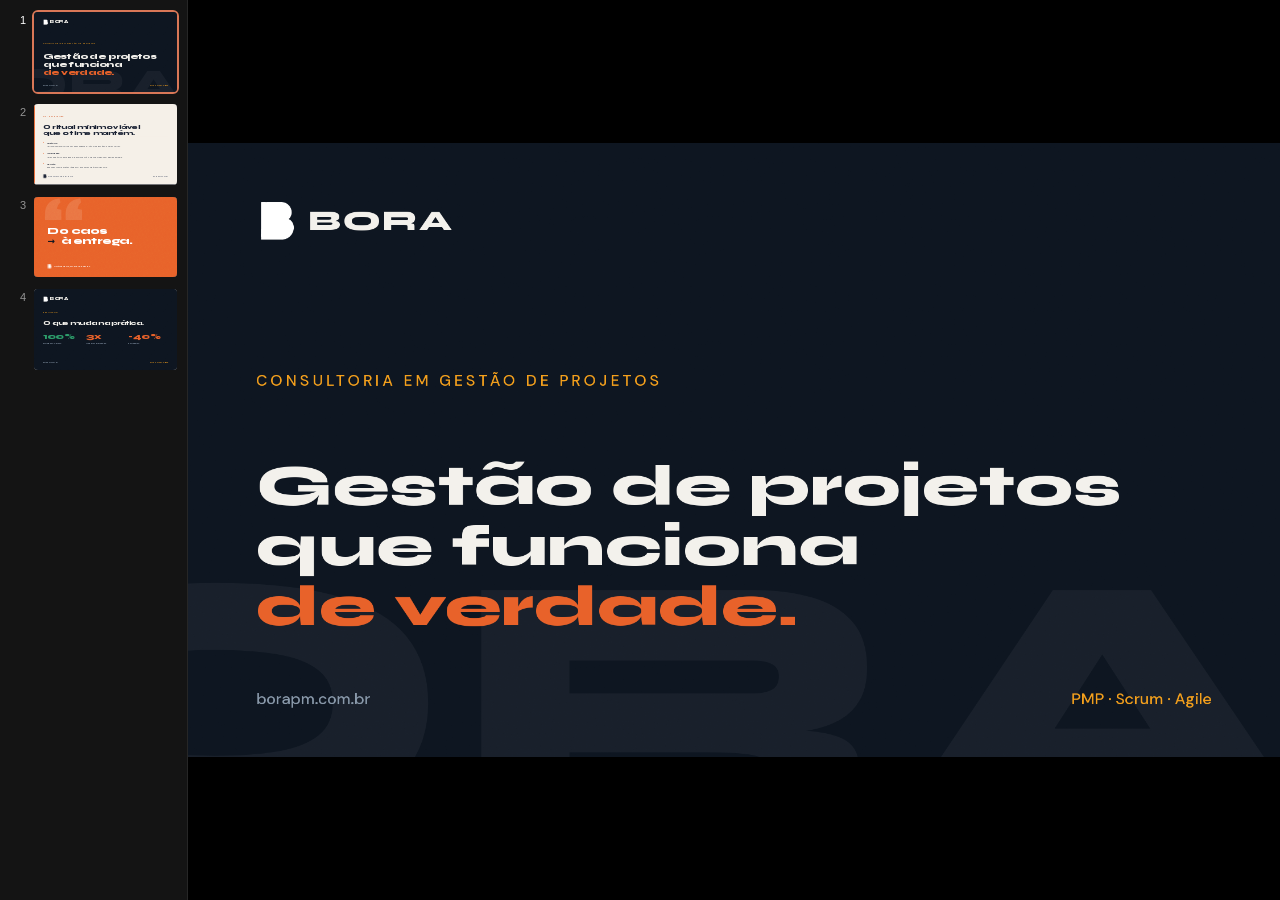
==== Apresentação Bora.html @ 6d7f5465 "Commit inicial" ====
<!DOCTYPE html>
<html lang="pt-BR">
<head>
<meta charset="UTF-8" />
<meta name="viewport" content="width=device-width, initial-scale=1.0" />
<title>Apresentação · Bora</title>

<link rel="stylesheet" href="_ds/bora-design-system-24e0278c-8c72-406a-8520-eb0feae754dc/tokens/fonts.css" />
<link rel="stylesheet" href="_ds/bora-design-system-24e0278c-8c72-406a-8520-eb0feae754dc/tokens/colors.css" />
<link rel="stylesheet" href="_ds/bora-design-system-24e0278c-8c72-406a-8520-eb0feae754dc/tokens/typography.css" />
<link rel="stylesheet" href="_ds/bora-design-system-24e0278c-8c72-406a-8520-eb0feae754dc/tokens/spacing.css" />

<style>
  deck-stage:not(:defined) { visibility: hidden; }
  html, body { margin: 0; background: #0E141F; }

  section.slide { font-family: var(--font-body); color: var(--text-on-dark); overflow: hidden; }
  .slide * { box-sizing: border-box; }

  /* grain */
  .grain::after { content:""; position:absolute; inset:0; z-index:1; background-image: var(--grain-url); background-size: 220px 220px; opacity:.09; mix-blend-mode: overlay; pointer-events:none; }

  /* shared atoms */
  .lockup { position:absolute; top:100px; left:120px; z-index:3; display:flex; align-items:center; gap:18px; }
  .lockup img { width:74px; height:74px; object-fit:contain; display:block; }
  .lockup .wm { font-family:var(--font-display); font-weight:800; letter-spacing:.06em; font-size:50px; color:var(--text-on-dark); }
  .eyebrow { font-family:var(--font-body); font-weight:500; text-transform:uppercase; letter-spacing:.22em; font-size:27px; }
  .h-disp { font-family:var(--font-display); font-weight:800; letter-spacing:.01em; line-height:1.06; }
  .foot { position:absolute; left:120px; right:120px; bottom:84px; z-index:3; display:flex; justify-content:space-between; align-items:center; font-weight:500; font-size:28px; }
  .ghost-wm { position:absolute; z-index:0; font-family:var(--font-display); font-weight:800; letter-spacing:.02em; line-height:.8; color:#fff; opacity:.045; white-space:nowrap; }

  /* 1 · TITLE (navy) */
  .s-title { background: var(--navy-900); position:relative; }
  .s-title .ghost-wm { font-size:620px; right:-60px; bottom:-150px; }
  .s-title .eyebrow { color: var(--amber-500); position:absolute; left:120px; top:400px; z-index:3; }
  .s-title .h-disp { position:absolute; left:120px; top:468px; z-index:3; font-size:100px; color: var(--text-on-dark); }
  .s-title .h-disp .o { color: var(--orange-500); }
  .s-title .foot { color: var(--navy-300); }
  .s-title .foot .cred { color: var(--amber-500); }

  /* 2 · CONTENT (cream) */
  .s-content { background: var(--cream); color: var(--ink-900); position:relative; }
  .s-content .bar { position:absolute; left:0; top:0; bottom:0; width:12px; background: var(--orange-500); z-index:2; }
  .s-content .eyebrow { color: var(--orange-600); position:absolute; left:120px; top:150px; z-index:3; }
  .s-content .h-disp { position:absolute; left:120px; top:210px; z-index:3; font-size:76px; color: var(--ink-900); }
  .s-content .rule { position:absolute; left:120px; right:120px; top:440px; height:1px; background: var(--border-subtle); z-index:3; }
  .s-content .items { position:absolute; left:120px; right:120px; top:500px; z-index:3; display:grid; gap:48px; }
  .s-content .item { display:grid; grid-template-columns:48px 1fr; }
  .s-content .item .arr { font-family:var(--font-display); font-weight:800; font-size:30px; color: var(--orange-500); }
  .s-content .item h4 { font-family:var(--font-body); font-weight:500; font-size:34px; margin:0 0 8px; color: var(--ink-900); }
  .s-content .item p { font-weight:300; font-size:27px; line-height:1.5; margin:0; color: var(--text-body); max-width:1400px; }
  .s-content .foot { color: var(--text-muted); }
  .s-content .foot img { width:54px; height:54px; vertical-align:middle; margin-right:14px; }

  /* 3 · QUOTE (orange) */
  .s-quote { background: var(--orange-500); position:relative; }
  .s-quote .qmark { position:absolute; left:120px; top:-180px; z-index:0; font-family:var(--font-display); font-weight:800; font-size:900px; color: rgba(255,255,255,.12); }
  .s-quote .h-disp { position:absolute; left:180px; top:400px; z-index:3; font-size:120px; color:#fff; }
  .s-quote .h-disp .arr { color: var(--navy-900); }
  .s-quote .attrib { position:absolute; left:180px; bottom:120px; z-index:3; display:flex; align-items:center; gap:22px; font-size:30px; color:#fff; font-weight:500; }
  .s-quote .attrib img { width:60px; height:60px; object-fit:contain; }

  /* 4 · STATS (navy) */
  .s-stats { background: var(--navy-900); position:relative; }
  .s-stats .eyebrow { color: var(--amber-500); position:absolute; left:120px; top:300px; z-index:3; }
  .s-stats .h-disp { position:absolute; left:120px; top:360px; z-index:3; font-size:72px; color: var(--text-on-dark); }
  .s-stats .stats { position:absolute; left:120px; right:120px; top:580px; z-index:3; display:grid; grid-template-columns:repeat(3,1fr); gap:40px; }
  .s-stats .stat .v { font-family:var(--font-display); font-weight:800; font-size:104px; line-height:1; }
  .s-stats .stat .l { font-weight:500; font-size:30px; color: var(--navy-300); margin-top:24px; }
  .s-stats .foot { color: var(--navy-300); }
  .s-stats .foot .cred { color: var(--amber-500); }
</style>
</head>
<body>
<deck-stage width="1920" height="1080">

  <!-- 1 · TÍTULO -->
  <section class="slide s-title grain" data-label="Título">
    <div class="ghost-wm">BORA</div>
    <div class="lockup"><img src="assets/brand-kit/logo/bora-mark-white.png" alt="" /><span class="wm">BORA</span></div>
    <div class="eyebrow">Consultoria em gestão de projetos</div>
    <h1 class="h-disp">Gestão de projetos<br/>que funciona<br/><span class="o">de verdade.</span></h1>
    <div class="foot"><span>borapm.com.br</span><span class="cred">PMP · Scrum · Agile</span></div>
  </section>

  <!-- 2 · CONTEÚDO -->
  <section class="slide s-content" data-label="Conteúdo">
    <div class="bar"></div>
    <div class="eyebrow">02 · Estrutura</div>
    <h2 class="h-disp">O ritual mínimo viável<br/>que o time mantém.</h2>
    <div class="rule"></div>
    <div class="items">
      <div class="item"><span class="arr">›</span><div><h4>Cadência</h4><p>Um ritual semanal curto que cabe na agenda — não mais reuniões, e sim as certas.</p></div></div>
      <div class="item"><span class="arr">›</span><div><h4>Visibilidade</h4><p>Um quadro único de verdade: todo mundo vê o mesmo status, sem planilha paralela.</p></div></div>
      <div class="item"><span class="arr">›</span><div><h4>Decisão</h4><p>Bloqueios viram decisões rápidas. O que trava hoje é resolvido hoje.</p></div></div>
    </div>
    <div class="foot"><span><img src="assets/brand-kit/logo/bora-mark-navy.png" alt="" />Proposta comercial · Bora</span><span>borapm.com.br</span></div>
  </section>

  <!-- 3 · CITAÇÃO -->
  <section class="slide s-quote grain" data-label="Citação">
    <div class="qmark">“</div>
    <div class="h-disp">Do caos<br/><span class="arr">→</span>&nbsp; à entrega.</div>
    <div class="attrib"><img src="assets/brand-kit/logo/bora-mark-white.png" alt="" /><span>O método Bora, em quatro palavras.</span></div>
  </section>

  <!-- 4 · STATS -->
  <section class="slide s-stats grain" data-label="Resultado">
    <div class="lockup"><img src="assets/brand-kit/logo/bora-mark-white.png" alt="" /><span class="wm">BORA</span></div>
    <div class="eyebrow">Resultado</div>
    <h2 class="h-disp">O que muda na prática.</h2>
    <div class="stats">
      <div class="stat"><div class="v" style="color:var(--green-500)">100%</div><div class="l">Entregas no prazo</div></div>
      <div class="stat"><div class="v" style="color:var(--orange-500)">3x</div><div class="l">Mais previsibilidade</div></div>
      <div class="stat"><div class="v" style="color:var(--orange-500)">-40%</div><div class="l">Retrabalho</div></div>
    </div>
    <div class="foot"><span>borapm.com.br</span><span class="cred">PMP · Scrum · Agile</span></div>
  </section>

</deck-stage>
<script src="deck-stage.js"></script>
</body>
</html>
---- _ds/bora-design-system-24e0278c-8c72-406a-8520-eb0feae754dc/tokens/fonts.css ----
/* ============================================================
   BORA · Webfonts (self-hosted)
   Syne   — Display / Logo / Headings (variable 400–800)
   DM Sans — Body / UI / Interface (variable 300–700)
   Both downloaded from Google Fonts and shipped with the system.
   latin + latin-ext subsets (latin-ext carries PT-BR accents).
   ============================================================ */

/* ---- Syne (variable weight) ---- */
@font-face {
  font-family: "Syne";
  font-style: normal;
  font-weight: 400 800;
  font-display: swap;
  src: url("../assets/fonts/Syne-latin.woff2") format("woff2");
  unicode-range: U+0000-00FF, U+0131, U+0152-0153, U+02BB-02BC, U+02C6,
    U+02DA, U+02DC, U+0304, U+0308, U+0329, U+2000-206F, U+20AC, U+2122,
    U+2191, U+2193, U+2212, U+2215, U+FEFF, U+FFFD;
}
@font-face {
  font-family: "Syne";
  font-style: normal;
  font-weight: 400 800;
  font-display: swap;
  src: url("../assets/fonts/Syne-latin-ext.woff2") format("woff2");
  unicode-range: U+0100-02BA, U+02BD-02C5, U+02C7-02CC, U+02CE-02D7,
    U+02DD-02FF, U+0304, U+0308, U+0329, U+1D00-1DBF, U+1E00-1E9F,
    U+1EF2-1EFF, U+2020, U+20A0-20AB, U+20AD-20C0, U+2113, U+2C60-2C7F,
    U+A720-A7FF;
}

/* ---- DM Sans (variable weight) ---- */
@font-face {
  font-family: "DM Sans";
  font-style: normal;
  font-weight: 300 700;
  font-display: swap;
  src: url("../assets/fonts/DMSans-latin.woff2") format("woff2");
  unicode-range: U+0000-00FF, U+0131, U+0152-0153, U+02BB-02BC, U+02C6,
    U+02DA, U+02DC, U+0304, U+0308, U+0329, U+2000-206F, U+20AC, U+2122,
    U+2191, U+2193, U+2212, U+2215, U+FEFF, U+FFFD;
}
@font-face {
  font-family: "DM Sans";
  font-style: normal;
  font-weight: 300 700;
  font-display: swap;
  src: url("../assets/fonts/DMSans-latin-ext.woff2") format("woff2");
  unicode-range: U+0100-02BA, U+02BD-02C5, U+02C7-02CC, U+02CE-02D7,
    U+02DD-02FF, U+0304, U+0308, U+0329, U+1D00-1DBF, U+1E00-1E9F,
    U+1EF2-1EFF, U+2020, U+20A0-20AB, U+20AD-20C0, U+2113, U+2C60-2C7F,
    U+A720-A7FF;
}
---- _ds/bora-design-system-24e0278c-8c72-406a-8520-eb0feae754dc/tokens/colors.css ----
/* ============================================================
   BORA · Color Tokens
   ------------------------------------------------------------
   Brand palette (from BORA Identidade Visual 2026):
     Navy Profundo  #1A2234  · authority / dark surfaces  · 60%
     Cream Off-white#F5F0E8  · light sections / breathing  · 25%
     Laranja BORA   #E8622A  · CTA / logo / highlight       · 10%
     Âmbar Acento   #F4A01C  · secondary highlight / hover  · 5%
     Verde Resultado#2D9E6B  · delivery / success           · 5%
   Tints & shades derived in oklch to stay harmonious.
   ============================================================ */

:root {
  /* ---------- Brand: Orange (Laranja BORA) ---------- */
  --orange-50:  #fdf1ea;
  --orange-100: #fbdcc9;
  --orange-200: #f6b896;
  --orange-300: #f0915f;
  --orange-400: #ec7642;
  --orange-500: #e8622a;  /* DEFAULT · Laranja BORA */
  --orange-600: #d2511d;
  --orange-700: #ad4117;
  --orange-800: #863316;
  --orange-900: #5e2613;

  /* Coral — brighter, energetic variant (posts, accents) */
  --coral: #ff4f2b;

  /* ---------- Amber (Âmbar Acento) ---------- */
  --amber-100: #fde9c4;
  --amber-300: #f8c25e;
  --amber-400: #f6ae35;
  --amber-500: #f4a01c;  /* DEFAULT · Âmbar */
  --amber-600: #d9870c;

  /* ---------- Green (Verde Resultado) ---------- */
  --green-100: #cdeada;
  --green-300: #6cc298;
  --green-500: #2d9e6b;  /* DEFAULT · Verde Resultado */
  --green-600: #228056;
  --green-700: #19613f;

  /* ---------- Navy (authority / dark surfaces) ---------- */
  --navy-900: #0d1520;   /* deepest — hero floors, footers */
  --navy-800: #141c2c;
  --navy-700: #1a2234;   /* DEFAULT · Navy Profundo */
  --navy-600: #283246;
  --navy-500: #3a465e;
  --navy-400: #586480;
  --navy-300: #8a9aab;   /* muted text on navy */
  --navy-200: #b6c0cc;

  /* ---------- Cream / neutrals (light surfaces) ---------- */
  --cream:      #f5f0e8;  /* DEFAULT · Cream Off-white */
  --cream-deep: #ece4d6;  /* cards / dividers on cream */
  --paper:      #faf7f2;  /* lightest page bg */
  --white:      #ffffff;
  --ink-900:    #1a2234;  /* body text on light = navy */
  --ink-700:    #3f4654;
  --ink-500:    #6b7280;
  --ink-line:   #e6e0d6;  /* hairline borders on light */

  /* ============================================================
     SEMANTIC ALIASES — reference these in components
     ============================================================ */

  /* Brand */
  --brand:            var(--orange-500);
  --brand-strong:     var(--orange-600);
  --brand-soft:       var(--orange-50);
  --brand-contrast:   var(--white);

  /* Surfaces */
  --surface-page:     var(--paper);
  --surface-cream:    var(--cream);
  --surface-card:     var(--white);
  --surface-dark:     var(--navy-700);
  --surface-darker:   var(--navy-900);
  --surface-inset:    #f0ebe2;

  /* Text */
  --text-strong:      var(--ink-900);
  --text-body:        var(--ink-700);
  --text-muted:       var(--ink-500);
  --text-on-dark:     #f3f1ec;
  --text-on-dark-mut: var(--navy-300);
  --text-brand:       var(--orange-600);
  --text-on-brand:    var(--white);

  /* Lines & borders */
  --border-subtle:    var(--ink-line);
  --border-strong:    #d8d0c2;
  --border-on-dark:   rgba(255, 255, 255, 0.10);

  /* Feedback */
  --success:          var(--green-500);
  --success-soft:     var(--green-100);
  --warning:          var(--amber-500);
  --warning-soft:     var(--amber-100);
  --info:             var(--navy-500);
  --danger:           var(--coral);
  --danger-soft:      #ffe1d9;

  /* Focus ring */
  --focus-ring:       color-mix(in srgb, var(--orange-500) 55%, transparent);
}
---- _ds/bora-design-system-24e0278c-8c72-406a-8520-eb0feae754dc/tokens/typography.css ----
/* ============================================================
   BORA · Typography Tokens
   Display / Logo / Headings → Syne ExtraBold (800)
   Body / UI / Interface     → DM Sans (300 body, 500 emphasis)
   Letter-spacing on display: 0.04em · Body line-height: 1.7
   ============================================================ */

:root {
  /* ---------- Families ---------- */
  --font-display: "Syne", "Space Grotesk", system-ui, sans-serif;
  --font-body: "DM Sans", "Inter", system-ui, -apple-system, sans-serif;
  --font-mono: ui-monospace, "SF Mono", Menlo, monospace;

  /* ---------- Weights ---------- */
  --fw-light: 300;     /* @kind other */
  --fw-regular: 400;   /* @kind other */
  --fw-medium: 500;    /* @kind other */
  --fw-semibold: 600;  /* @kind other */
  --fw-bold: 700;      /* @kind other */
  --fw-extra: 800;     /* @kind other */

  /* ---------- Type scale (rem · 16px base) ---------- */
  --text-2xs: 0.6875rem;  /* 11px — micro labels, eyebrows */
  --text-xs:  0.75rem;    /* 12px */
  --text-sm:  0.875rem;   /* 14px — body small */
  --text-base:1rem;       /* 16px — body */
  --text-md:  1.0625rem;  /* 17px — body large */
  --text-lg:  1.25rem;    /* 20px */
  --text-xl:  1.5rem;     /* 24px — H3 */
  --text-2xl: 1.75rem;    /* 28px — H2 */
  --text-3xl: 2.25rem;    /* 36px — H1 */
  --text-4xl: 3rem;       /* 48px — display */
  --text-5xl: 4rem;       /* 64px — hero display */
  --text-6xl: 5.5rem;     /* 88px — oversized */

  /* ---------- Line heights ---------- */
  --leading-none: 1;
  --leading-tight: 1.12;   /* display headings */
  --leading-snug: 1.3;     /* sub-heads */
  --leading-normal: 1.5;
  --leading-relaxed: 1.7;  /* body copy */

  /* ---------- Letter spacing ---------- */
  --tracking-display: 0.04em;  /* Syne headings + logo */
  --tracking-tight: -0.01em;
  --tracking-normal: 0;
  --tracking-wide: 0.08em;
  --tracking-eyebrow: 0.16em;  /* uppercase eyebrows / labels */

  /* ---------- Composed roles (font shorthand-ish) ---------- */
  --type-eyebrow-size: var(--text-2xs);
  --type-eyebrow-spacing: var(--tracking-eyebrow);
}
---- _ds/bora-design-system-24e0278c-8c72-406a-8520-eb0feae754dc/tokens/spacing.css ----
/* ============================================================
   BORA · Spacing, Radii, Borders, Shadows, Motion, Texture
   ------------------------------------------------------------
   "Modo Não Perturbe" — generous breathing room, negative space.
   Texture — subtle grain (8–12% opacity) on solid color fields.
   ============================================================ */

:root {
  /* ---------- Spacing scale (4px base) ---------- */
  --space-0: 0;
  --space-1: 0.25rem;   /* 4 */
  --space-2: 0.5rem;    /* 8 */
  --space-3: 0.75rem;   /* 12 */
  --space-4: 1rem;      /* 16 */
  --space-5: 1.5rem;    /* 24 */
  --space-6: 2rem;      /* 32 */
  --space-7: 2.5rem;    /* 40 */
  --space-8: 3rem;      /* 48 */
  --space-9: 4rem;      /* 64 */
  --space-10: 5rem;     /* 80 */
  --space-12: 7rem;     /* 112 — section rhythm */
  --space-14: 9rem;     /* 144 */

  /* ---------- Radii ---------- */
  --radius-xs: 4px;
  --radius-sm: 8px;
  --radius-md: 12px;    /* default cards, inputs */
  --radius-lg: 16px;    /* feature cards */
  --radius-xl: 24px;    /* hero panels */
  --radius-2xl: 32px;
  --radius-pill: 999px; /* badges, pills, capsule buttons */

  /* ---------- Borders ---------- */
  --border-hair: 1px solid var(--border-subtle);
  --border-card: 1px solid var(--border-subtle);
  --border-width: 1px;

  /* ---------- Shadows ---------- *
     Soft, warm-tinted (navy base, low spread). Bora cards are
     gently lifted — never harsh, never neon glow. */
  --shadow-xs: 0 1px 2px rgba(26, 34, 52, 0.06);
  --shadow-sm: 0 2px 8px rgba(26, 34, 52, 0.07);
  --shadow-md: 0 6px 20px rgba(26, 34, 52, 0.09);
  --shadow-lg: 0 16px 40px rgba(26, 34, 52, 0.12);
  --shadow-brand: 0 10px 28px rgba(232, 98, 42, 0.28); /* orange CTA lift */
  --shadow-inset: inset 0 1px 0 rgba(255, 255, 255, 0.5);

  /* ---------- Motion ---------- *
     Energetic but composed. Quick, confident, a touch of spring. */
  --ease-out: cubic-bezier(0.22, 1, 0.36, 1);        /* @kind other */
  --ease-in-out: cubic-bezier(0.65, 0, 0.35, 1);     /* @kind other */
  --ease-spring: cubic-bezier(0.34, 1.56, 0.64, 1);  /* @kind other */
  --dur-fast: 130ms;   /* @kind other */
  --dur-base: 200ms;   /* @kind other */
  --dur-slow: 360ms;   /* @kind other */

  /* ---------- Layout ---------- */
  --container-max: 1200px;
  --container-narrow: 760px;
  --gutter: var(--space-6);

  /* ---------- Texture (brand grain) ---------- *
     Reference --grain-url as a background-image layer over solid
     color fills (posts, hero panels, slides). Keep 8–12% opacity. */
  --grain-opacity: 0.10;  /* @kind other */
  --grain-url: url("data:image/svg+xml,%3Csvg xmlns='http://www.w3.org/2000/svg' width='160' height='160'%3E%3Cfilter id='n'%3E%3CfeTurbulence type='fractalNoise' baseFrequency='0.85' numOctaves='4' stitchTiles='stitch'/%3E%3CfeColorMatrix type='saturate' values='0'/%3E%3C/filter%3E%3Crect width='100%25' height='100%25' filter='url(%23n)'/%3E%3C/svg%3E"); /* @kind other */
}

/* ---------- Grain utility ----------
   Add class="grain" to any solid-color block to get the brand
   texture. Position the host relative; grain sits on top. */
.grain { position: relative; isolation: isolate; }
.grain::after {
  content: "";
  position: absolute;
  inset: 0;
  background-image: var(--grain-url);
  background-size: 160px 160px;
  opacity: var(--grain-opacity);
  mix-blend-mode: overlay;
  pointer-events: none;
  z-index: 1;
}
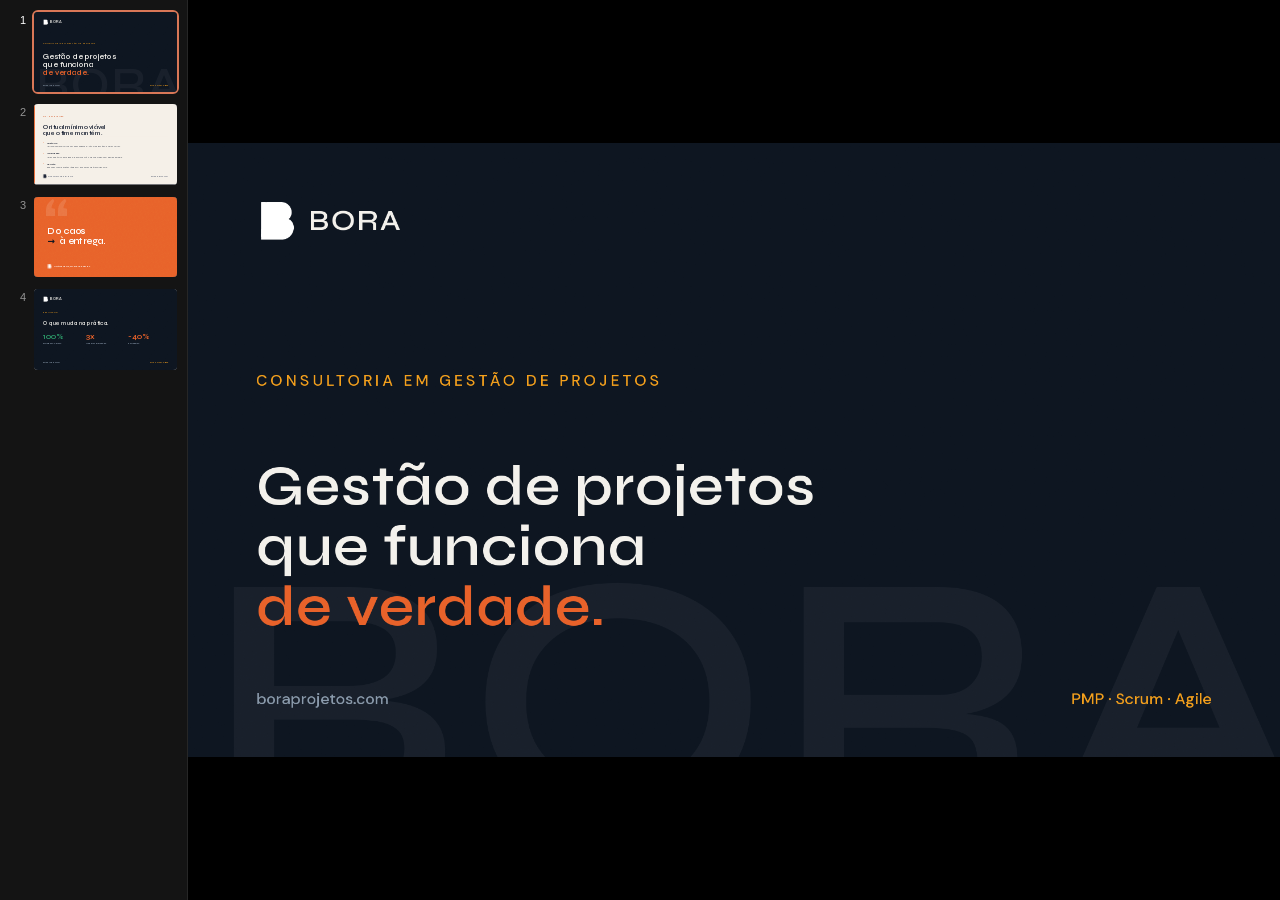
==== commit 4836da2d: "alterando tipografia" ====
--- a/Apresentação Bora.html
+++ b/Apresentação Bora.html
@@ -23,11 +23,11 @@
   /* shared atoms */
   .lockup { position:absolute; top:100px; left:120px; z-index:3; display:flex; align-items:center; gap:18px; }
   .lockup img { width:74px; height:74px; object-fit:contain; display:block; }
-  .lockup .wm { font-family:var(--font-display); font-weight:800; letter-spacing:.06em; font-size:50px; color:var(--text-on-dark); }
+  .lockup .wm { font-family:var(--font-display); font-weight:600; letter-spacing:.06em; font-size:50px; color:var(--text-on-dark); }
   .eyebrow { font-family:var(--font-body); font-weight:500; text-transform:uppercase; letter-spacing:.22em; font-size:27px; }
-  .h-disp { font-family:var(--font-display); font-weight:800; letter-spacing:.01em; line-height:1.06; }
+  .h-disp { font-family:var(--font-display); font-weight:600; letter-spacing:.01em; line-height:1.06; }
   .foot { position:absolute; left:120px; right:120px; bottom:84px; z-index:3; display:flex; justify-content:space-between; align-items:center; font-weight:500; font-size:28px; }
-  .ghost-wm { position:absolute; z-index:0; font-family:var(--font-display); font-weight:800; letter-spacing:.02em; line-height:.8; color:#fff; opacity:.045; white-space:nowrap; }
+  .ghost-wm { position:absolute; z-index:0; font-family:var(--font-display); font-weight:600; letter-spacing:.02em; line-height:.8; color:#fff; opacity:.045; white-space:nowrap; }
 
   /* 1 · TITLE (navy) */
   .s-title { background: var(--navy-900); position:relative; }
@@ -46,7 +46,7 @@
   .s-content .rule { position:absolute; left:120px; right:120px; top:440px; height:1px; background: var(--border-subtle); z-index:3; }
   .s-content .items { position:absolute; left:120px; right:120px; top:500px; z-index:3; display:grid; gap:48px; }
   .s-content .item { display:grid; grid-template-columns:48px 1fr; }
-  .s-content .item .arr { font-family:var(--font-display); font-weight:800; font-size:30px; color: var(--orange-500); }
+  .s-content .item .arr { font-family:var(--font-display); font-weight:600; font-size:30px; color: var(--orange-500); }
   .s-content .item h4 { font-family:var(--font-body); font-weight:500; font-size:34px; margin:0 0 8px; color: var(--ink-900); }
   .s-content .item p { font-weight:300; font-size:27px; line-height:1.5; margin:0; color: var(--text-body); max-width:1400px; }
   .s-content .foot { color: var(--text-muted); }
@@ -54,7 +54,7 @@
 
   /* 3 · QUOTE (orange) */
   .s-quote { background: var(--orange-500); position:relative; }
-  .s-quote .qmark { position:absolute; left:120px; top:-180px; z-index:0; font-family:var(--font-display); font-weight:800; font-size:900px; color: rgba(255,255,255,.12); }
+  .s-quote .qmark { position:absolute; left:120px; top:-180px; z-index:0; font-family:var(--font-display); font-weight:600; font-size:900px; color: rgba(255,255,255,.12); }
   .s-quote .h-disp { position:absolute; left:180px; top:400px; z-index:3; font-size:120px; color:#fff; }
   .s-quote .h-disp .arr { color: var(--navy-900); }
   .s-quote .attrib { position:absolute; left:180px; bottom:120px; z-index:3; display:flex; align-items:center; gap:22px; font-size:30px; color:#fff; font-weight:500; }
@@ -65,7 +65,7 @@
   .s-stats .eyebrow { color: var(--amber-500); position:absolute; left:120px; top:300px; z-index:3; }
   .s-stats .h-disp { position:absolute; left:120px; top:360px; z-index:3; font-size:72px; color: var(--text-on-dark); }
   .s-stats .stats { position:absolute; left:120px; right:120px; top:580px; z-index:3; display:grid; grid-template-columns:repeat(3,1fr); gap:40px; }
-  .s-stats .stat .v { font-family:var(--font-display); font-weight:800; font-size:104px; line-height:1; }
+  .s-stats .stat .v { font-family:var(--font-display); font-weight:600; font-size:104px; line-height:1; }
   .s-stats .stat .l { font-weight:500; font-size:30px; color: var(--navy-300); margin-top:24px; }
   .s-stats .foot { color: var(--navy-300); }
   .s-stats .foot .cred { color: var(--amber-500); }
@@ -80,7 +80,7 @@
     <div class="lockup"><img src="assets/brand-kit/logo/bora-mark-white.png" alt="" /><span class="wm">BORA</span></div>
     <div class="eyebrow">Consultoria em gestão de projetos</div>
     <h1 class="h-disp">Gestão de projetos<br/>que funciona<br/><span class="o">de verdade.</span></h1>
-    <div class="foot"><span>borapm.com.br</span><span class="cred">PMP · Scrum · Agile</span></div>
+    <div class="foot"><span>boraprojetos.com</span><span class="cred">PMP · Scrum · Agile</span></div>
   </section>
 
   <!-- 2 · CONTEÚDO -->
@@ -94,7 +94,7 @@
       <div class="item"><span class="arr">›</span><div><h4>Visibilidade</h4><p>Um quadro único de verdade: todo mundo vê o mesmo status, sem planilha paralela.</p></div></div>
       <div class="item"><span class="arr">›</span><div><h4>Decisão</h4><p>Bloqueios viram decisões rápidas. O que trava hoje é resolvido hoje.</p></div></div>
     </div>
-    <div class="foot"><span><img src="assets/brand-kit/logo/bora-mark-navy.png" alt="" />Proposta comercial · Bora</span><span>borapm.com.br</span></div>
+    <div class="foot"><span><img src="assets/brand-kit/logo/bora-mark-navy.png" alt="" />Proposta comercial · Bora</span><span>boraprojetos.com</span></div>
   </section>
 
   <!-- 3 · CITAÇÃO -->
@@ -114,7 +114,7 @@
       <div class="stat"><div class="v" style="color:var(--orange-500)">3x</div><div class="l">Mais previsibilidade</div></div>
       <div class="stat"><div class="v" style="color:var(--orange-500)">-40%</div><div class="l">Retrabalho</div></div>
     </div>
-    <div class="foot"><span>borapm.com.br</span><span class="cred">PMP · Scrum · Agile</span></div>
+    <div class="foot"><span>boraprojetos.com</span><span class="cred">PMP · Scrum · Agile</span></div>
   </section>
 
 </deck-stage>
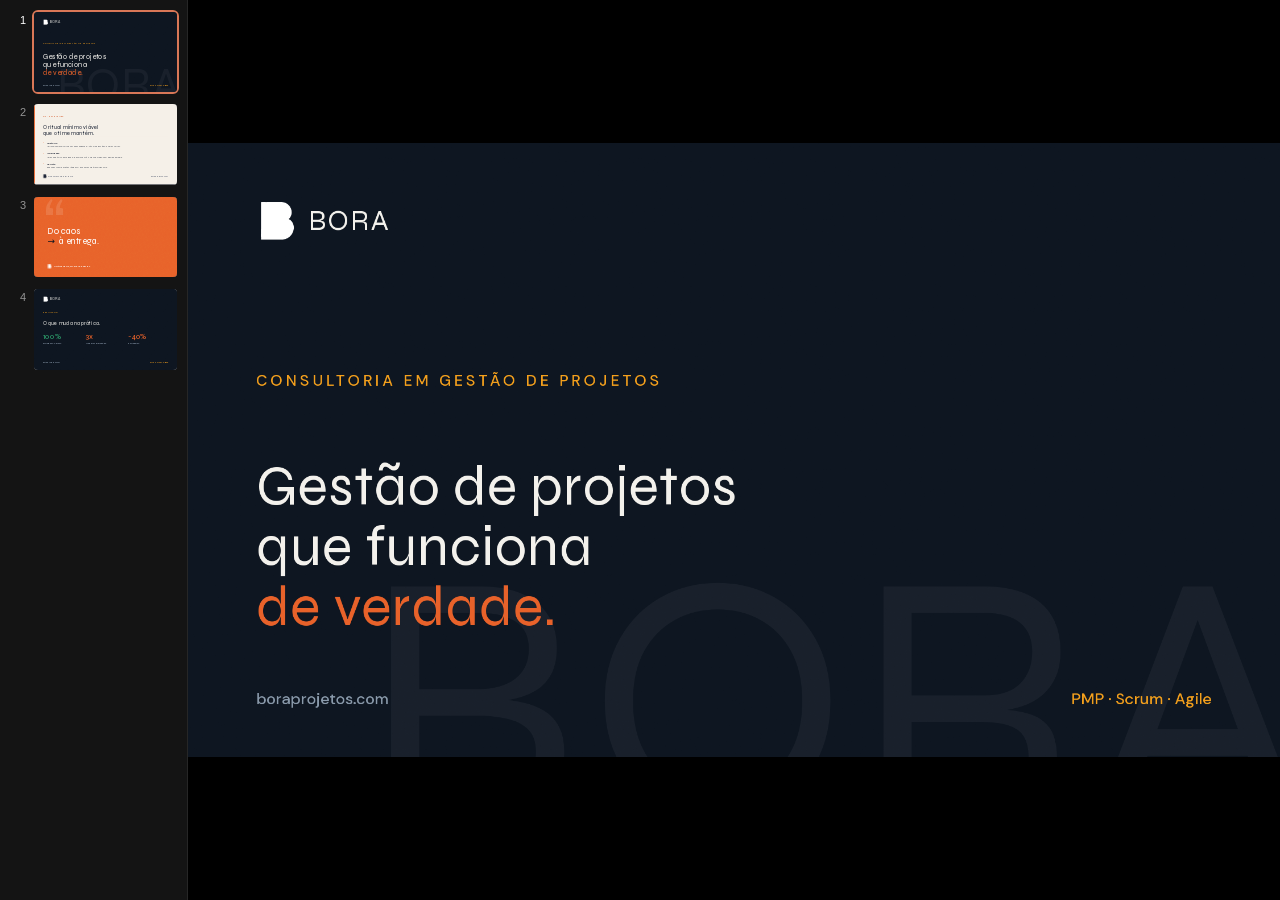
==== commit 2e12c080: "syne 400" ====
--- a/Apresentação Bora.html
+++ b/Apresentação Bora.html
@@ -23,11 +23,11 @@
   /* shared atoms */
   .lockup { position:absolute; top:100px; left:120px; z-index:3; display:flex; align-items:center; gap:18px; }
   .lockup img { width:74px; height:74px; object-fit:contain; display:block; }
-  .lockup .wm { font-family:var(--font-display); font-weight:600; letter-spacing:.06em; font-size:50px; color:var(--text-on-dark); }
+  .lockup .wm { font-family:var(--font-display); font-weight:400; letter-spacing:.06em; font-size:50px; color:var(--text-on-dark); }
   .eyebrow { font-family:var(--font-body); font-weight:500; text-transform:uppercase; letter-spacing:.22em; font-size:27px; }
-  .h-disp { font-family:var(--font-display); font-weight:600; letter-spacing:.01em; line-height:1.06; }
+  .h-disp { font-family:var(--font-display); font-weight:400; letter-spacing:.01em; line-height:1.06; }
   .foot { position:absolute; left:120px; right:120px; bottom:84px; z-index:3; display:flex; justify-content:space-between; align-items:center; font-weight:500; font-size:28px; }
-  .ghost-wm { position:absolute; z-index:0; font-family:var(--font-display); font-weight:600; letter-spacing:.02em; line-height:.8; color:#fff; opacity:.045; white-space:nowrap; }
+  .ghost-wm { position:absolute; z-index:0; font-family:var(--font-display); font-weight:400; letter-spacing:.02em; line-height:.8; color:#fff; opacity:.045; white-space:nowrap; }
 
   /* 1 · TITLE (navy) */
   .s-title { background: var(--navy-900); position:relative; }
@@ -46,7 +46,7 @@
   .s-content .rule { position:absolute; left:120px; right:120px; top:440px; height:1px; background: var(--border-subtle); z-index:3; }
   .s-content .items { position:absolute; left:120px; right:120px; top:500px; z-index:3; display:grid; gap:48px; }
   .s-content .item { display:grid; grid-template-columns:48px 1fr; }
-  .s-content .item .arr { font-family:var(--font-display); font-weight:600; font-size:30px; color: var(--orange-500); }
+  .s-content .item .arr { font-family:var(--font-display); font-weight:400; font-size:30px; color: var(--orange-500); }
   .s-content .item h4 { font-family:var(--font-body); font-weight:500; font-size:34px; margin:0 0 8px; color: var(--ink-900); }
   .s-content .item p { font-weight:300; font-size:27px; line-height:1.5; margin:0; color: var(--text-body); max-width:1400px; }
   .s-content .foot { color: var(--text-muted); }
@@ -54,7 +54,7 @@
 
   /* 3 · QUOTE (orange) */
   .s-quote { background: var(--orange-500); position:relative; }
-  .s-quote .qmark { position:absolute; left:120px; top:-180px; z-index:0; font-family:var(--font-display); font-weight:600; font-size:900px; color: rgba(255,255,255,.12); }
+  .s-quote .qmark { position:absolute; left:120px; top:-180px; z-index:0; font-family:var(--font-display); font-weight:400; font-size:900px; color: rgba(255,255,255,.12); }
   .s-quote .h-disp { position:absolute; left:180px; top:400px; z-index:3; font-size:120px; color:#fff; }
   .s-quote .h-disp .arr { color: var(--navy-900); }
   .s-quote .attrib { position:absolute; left:180px; bottom:120px; z-index:3; display:flex; align-items:center; gap:22px; font-size:30px; color:#fff; font-weight:500; }
@@ -65,7 +65,7 @@
   .s-stats .eyebrow { color: var(--amber-500); position:absolute; left:120px; top:300px; z-index:3; }
   .s-stats .h-disp { position:absolute; left:120px; top:360px; z-index:3; font-size:72px; color: var(--text-on-dark); }
   .s-stats .stats { position:absolute; left:120px; right:120px; top:580px; z-index:3; display:grid; grid-template-columns:repeat(3,1fr); gap:40px; }
-  .s-stats .stat .v { font-family:var(--font-display); font-weight:600; font-size:104px; line-height:1; }
+  .s-stats .stat .v { font-family:var(--font-display); font-weight:400; font-size:104px; line-height:1; }
   .s-stats .stat .l { font-weight:500; font-size:30px; color: var(--navy-300); margin-top:24px; }
   .s-stats .foot { color: var(--navy-300); }
   .s-stats .foot .cred { color: var(--amber-500); }
